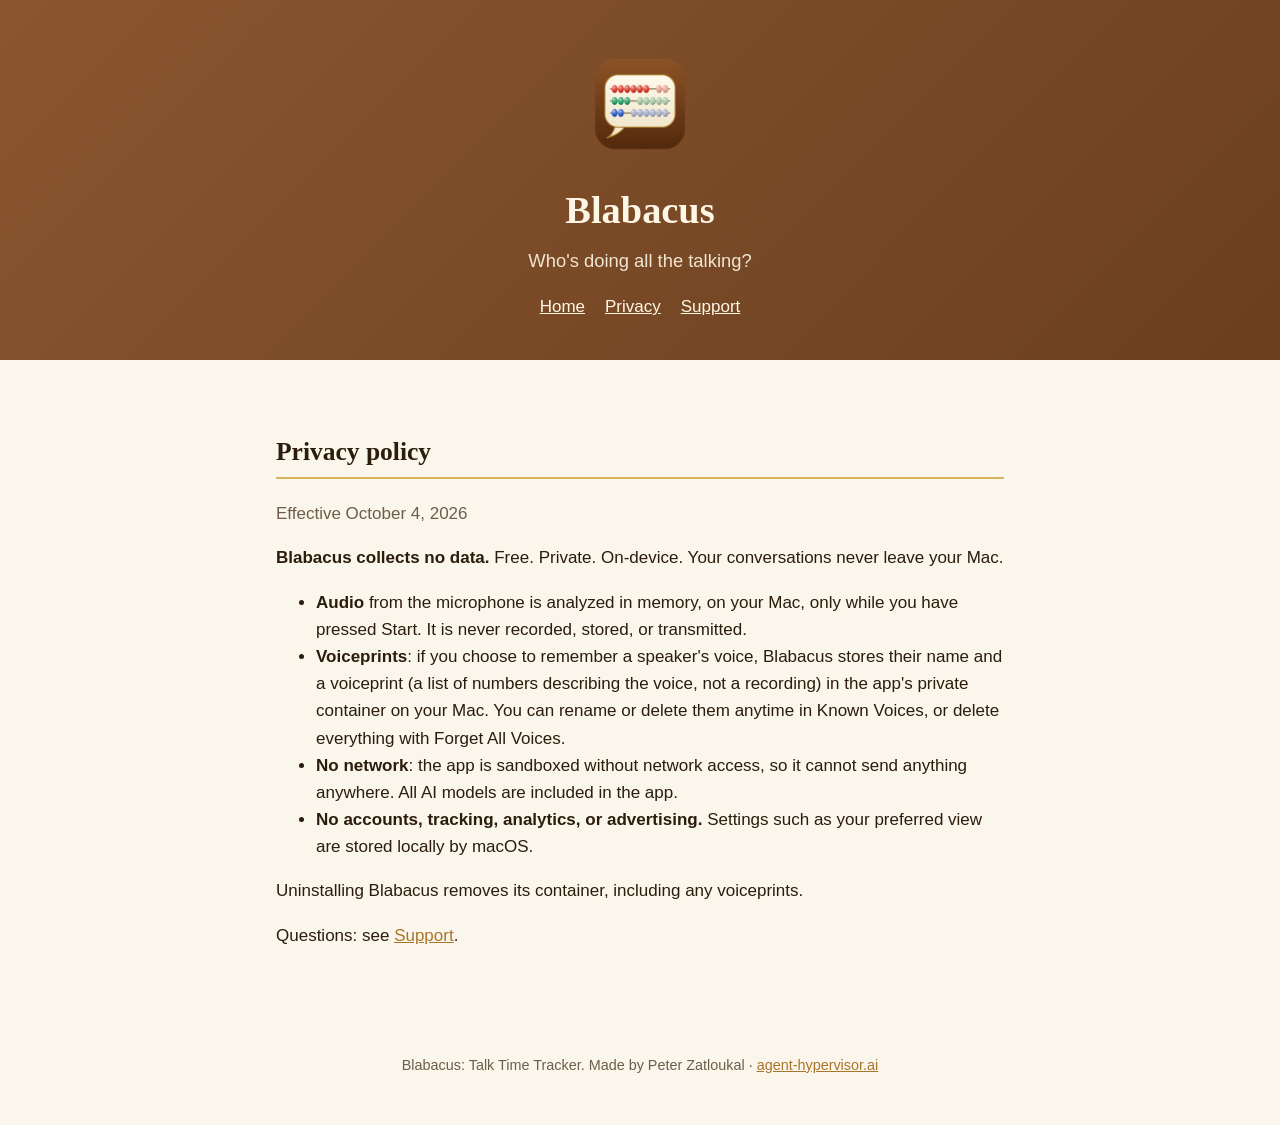
==== privacy.html @ f684bb56 "Blabacus landing, privacy, and support pages" ====
<!doctype html>
<html lang="en"><head><meta charset="utf-8"><meta name="viewport" content="width=device-width, initial-scale=1">
<title>Blabacus Privacy Policy</title><link rel="stylesheet" href="style.css"><link rel="icon" href="icon.png"></head>
<body><header><img src="icon.png" alt="Blabacus icon"><h1>Blabacus</h1><p>Who's doing all the talking?</p>
<nav><a href="index.html">Home</a><a href="privacy.html">Privacy</a><a href="support.html">Support</a></nav></header><main>
<h2>Privacy policy</h2>
<p class="muted">Effective October 4, 2026</p>
<p><strong>Blabacus collects no data.</strong> Free. Private. On-device. Your conversations never leave your Mac.</p>
<ul>
<li><strong>Audio</strong> from the microphone is analyzed in memory, on your Mac, only while you have pressed Start. It is never recorded, stored, or transmitted.</li>
<li><strong>Voiceprints</strong>: if you choose to remember a speaker's voice, Blabacus stores their name and a voiceprint (a list of numbers describing the voice, not a recording) in the app's private container on your Mac. You can rename or delete them anytime in Known Voices, or delete everything with Forget All Voices.</li>
<li><strong>No network</strong>: the app is sandboxed without network access, so it cannot send anything anywhere. All AI models are included in the app.</li>
<li><strong>No accounts, tracking, analytics, or advertising.</strong> Settings such as your preferred view are stored locally by macOS.</li>
</ul>
<p>Uninstalling Blabacus removes its container, including any voiceprints.</p>
<p>Questions: see <a href="support.html">Support</a>.</p>
</main><footer>Blabacus: Talk Time Tracker. Made by Peter Zatloukal · <a href="https://agent-hypervisor.ai/">agent-hypervisor.ai</a></footer></body></html>
---- style.css ----
:root { --wood: #6b3f1e; --brass: #d9b45c; --ink: #2b1c0c; --paper: #faf6ec; --muted: #6d5d49; }
@media (prefers-color-scheme: dark) { :root { --paper: #171310; --ink: #f1e6d0; --muted: #b9a88d; } }
* { box-sizing: border-box; }
body { margin: 0; background: var(--paper); color: var(--ink); font: 17px/1.6 -apple-system, BlinkMacSystemFont, "Helvetica Neue", sans-serif; }
header { background: linear-gradient(135deg, #8a5630, var(--wood)); color: #fff7e6; padding: 48px 16px 40px; text-align: center; }
header img { width: 112px; height: 112px; }
h1 { font-family: "New York", Georgia, serif; font-size: 2.4rem; margin: 12px 0 4px; }
header p { margin: 0; opacity: .9; font-size: 1.15rem; }
main { max-width: 760px; margin: 0 auto; padding: 32px 16px 64px; }
h2 { font-family: "New York", Georgia, serif; border-bottom: 2px solid var(--brass); padding-bottom: 4px; margin-top: 40px; }
.hook { font-family: "New York", Georgia, serif; font-size: 1.35rem; text-align: center; margin: 8px 0 24px; }
img.shot { width: 100%; border-radius: 12px; box-shadow: 0 8px 28px rgba(0,0,0,.25); margin: 12px 0; }
a { color: #a8742a; }
nav { text-align: center; margin-top: 18px; }
nav a { color: #fff7e6; margin: 0 10px; }
footer { text-align: center; color: var(--muted); font-size: .9rem; padding: 24px 16px 48px; }
.muted { color: var(--muted); }
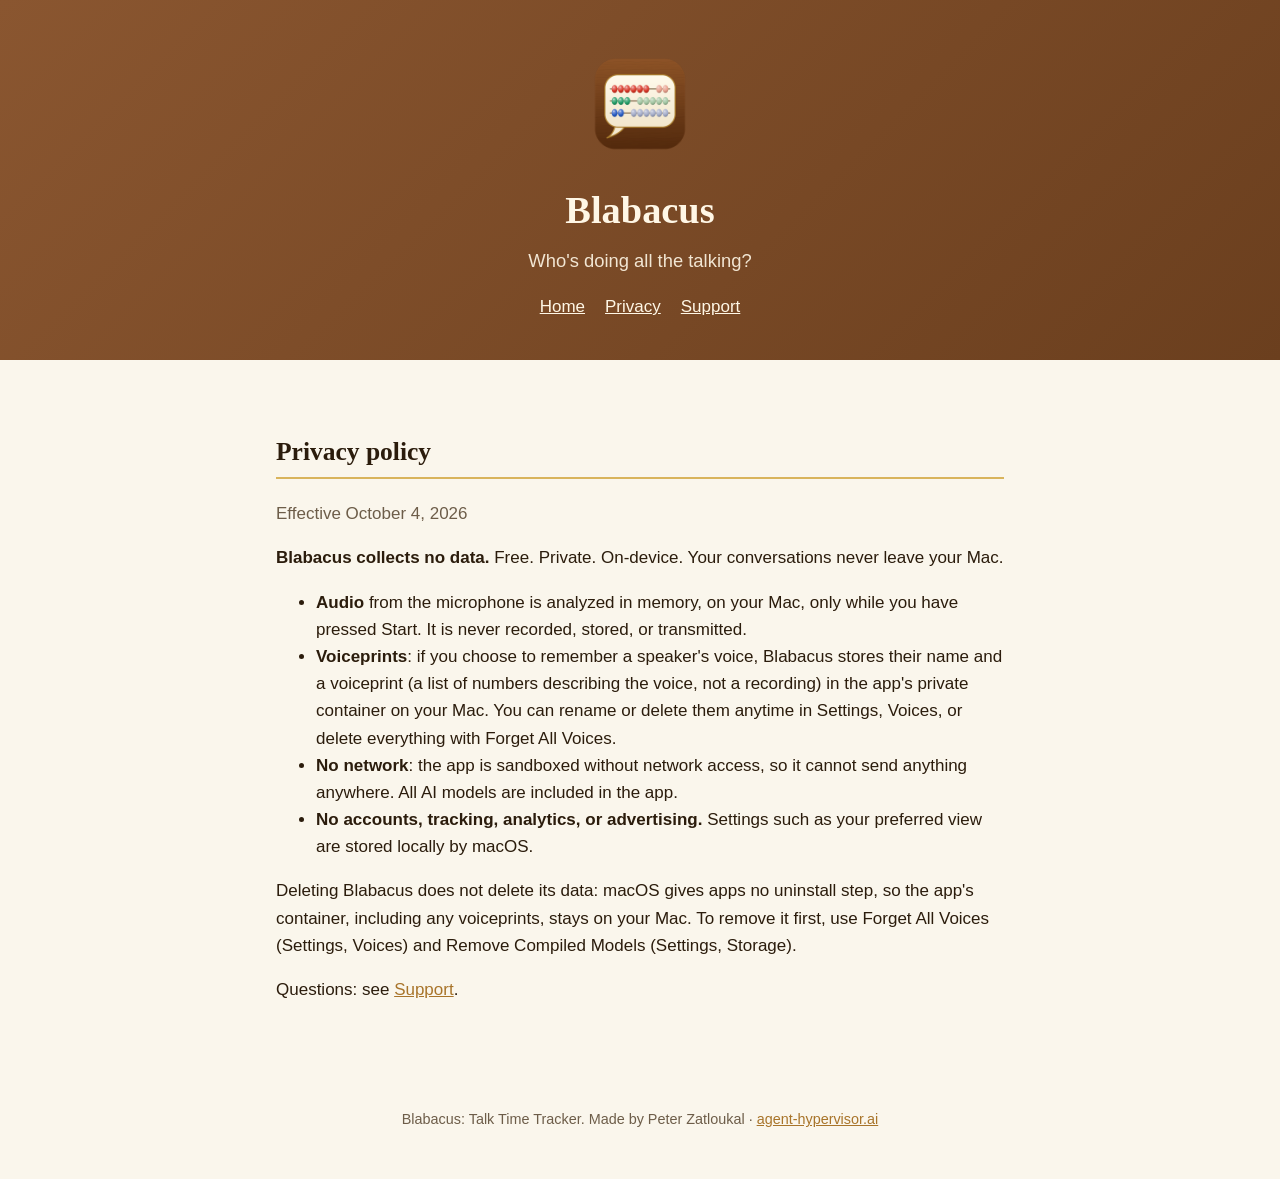
==== commit 60e82e07: "Publish site from blabacus e7917a9737aa" ====
--- a/privacy.html
+++ b/privacy.html
@@ -8,10 +8,10 @@
 <p><strong>Blabacus collects no data.</strong> Free. Private. On-device. Your conversations never leave your Mac.</p>
 <ul>
 <li><strong>Audio</strong> from the microphone is analyzed in memory, on your Mac, only while you have pressed Start. It is never recorded, stored, or transmitted.</li>
-<li><strong>Voiceprints</strong>: if you choose to remember a speaker's voice, Blabacus stores their name and a voiceprint (a list of numbers describing the voice, not a recording) in the app's private container on your Mac. You can rename or delete them anytime in Known Voices, or delete everything with Forget All Voices.</li>
+<li><strong>Voiceprints</strong>: if you choose to remember a speaker's voice, Blabacus stores their name and a voiceprint (a list of numbers describing the voice, not a recording) in the app's private container on your Mac. You can rename or delete them anytime in Settings, Voices, or delete everything with Forget All Voices.</li>
 <li><strong>No network</strong>: the app is sandboxed without network access, so it cannot send anything anywhere. All AI models are included in the app.</li>
 <li><strong>No accounts, tracking, analytics, or advertising.</strong> Settings such as your preferred view are stored locally by macOS.</li>
 </ul>
-<p>Uninstalling Blabacus removes its container, including any voiceprints.</p>
+<p>Deleting Blabacus does not delete its data: macOS gives apps no uninstall step, so the app's container, including any voiceprints, stays on your Mac. To remove it first, use Forget All Voices (Settings, Voices) and Remove Compiled Models (Settings, Storage).</p>
 <p>Questions: see <a href="support.html">Support</a>.</p>
 </main><footer>Blabacus: Talk Time Tracker. Made by Peter Zatloukal · <a href="https://agent-hypervisor.ai/">agent-hypervisor.ai</a></footer></body></html>
